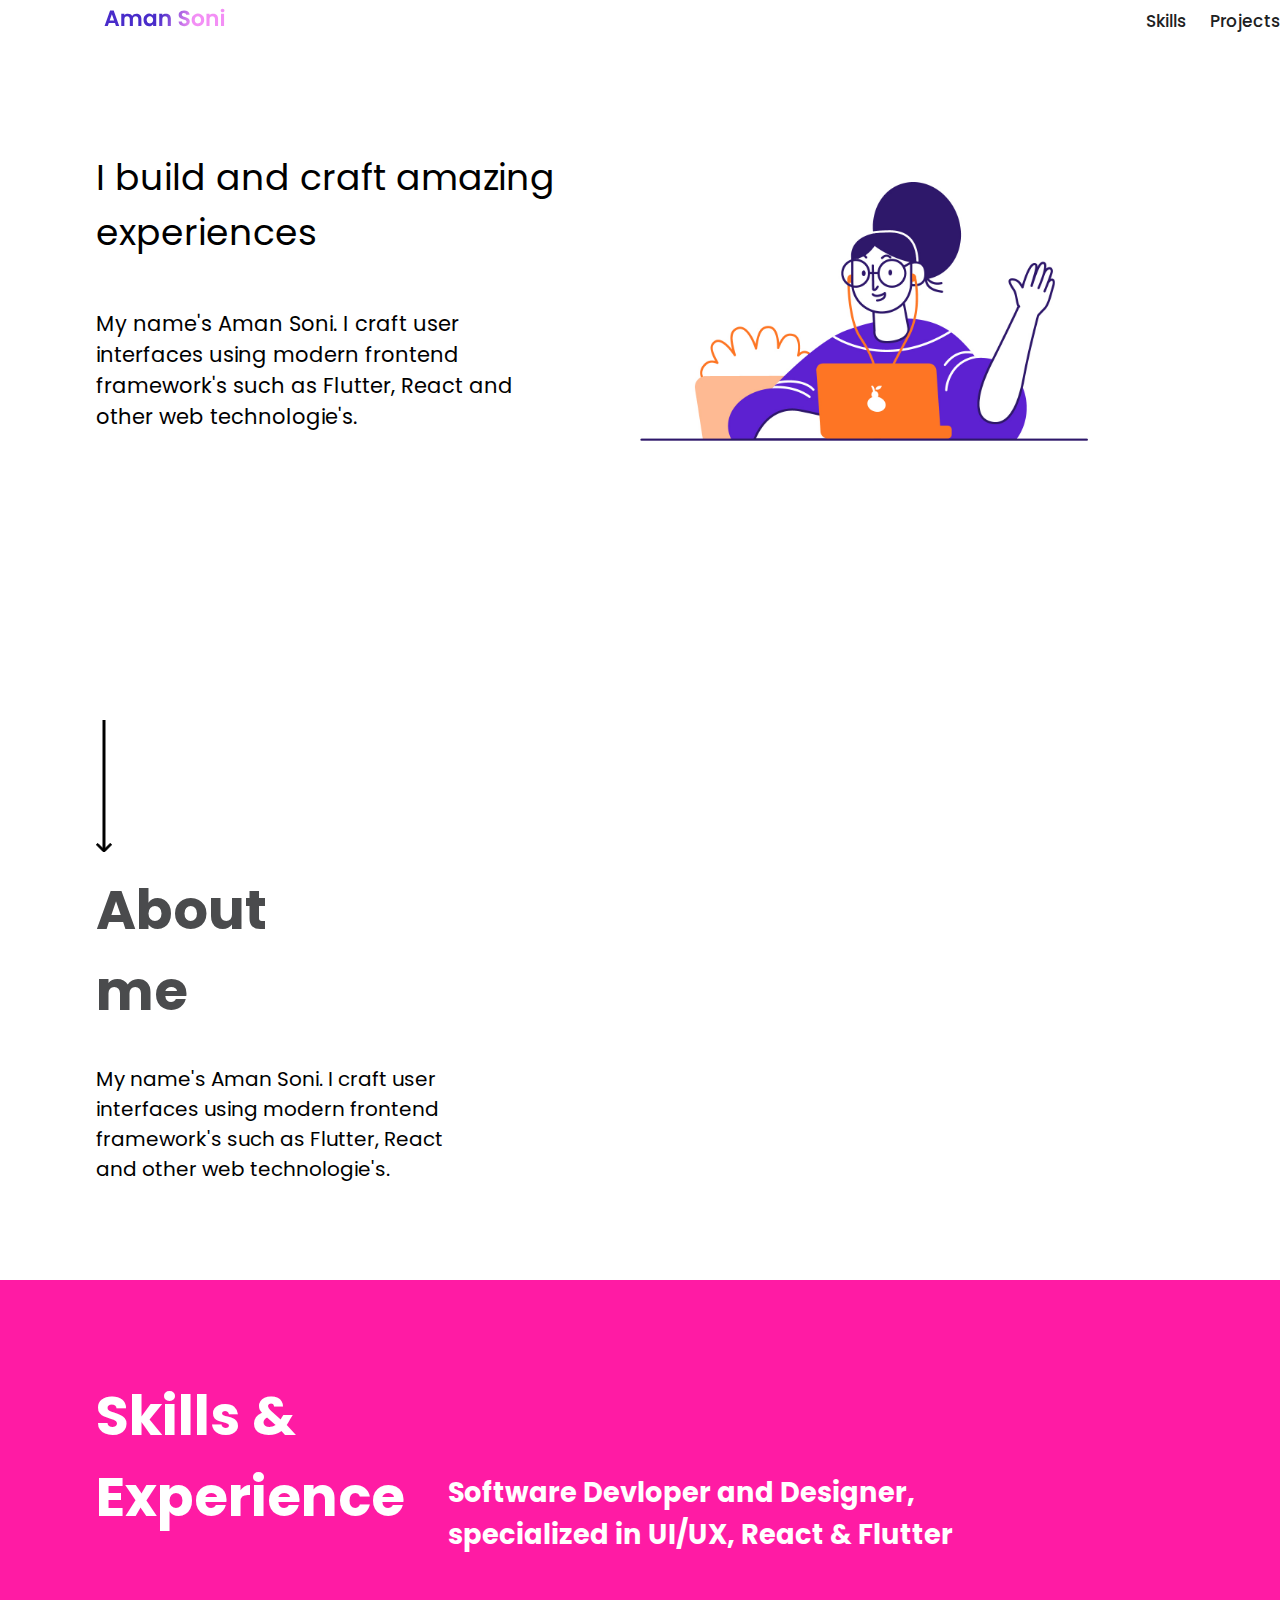
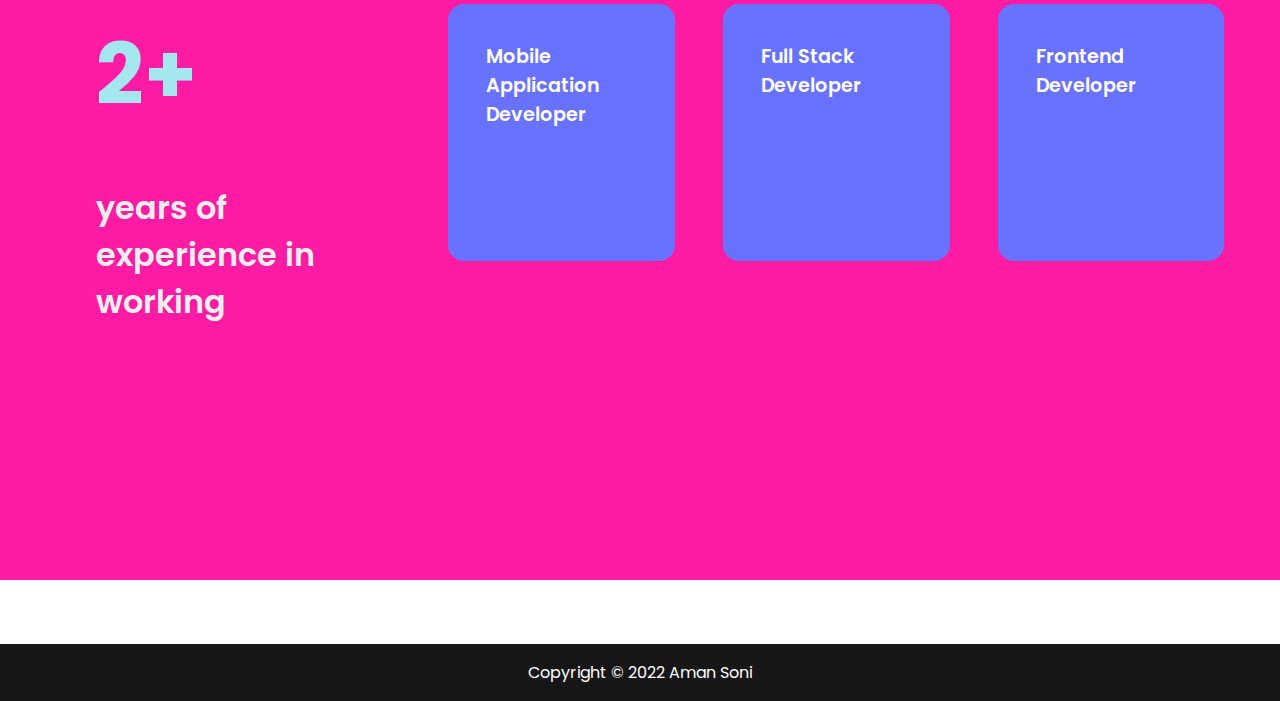
==== index.html @ 5ecdb18a "Hero Section done, skills on going" ====
<!DOCTYPE html>
<html lang="en">
  <head>
    <meta charset="UTF-8" />
    <meta http-equiv="X-UA-Compatible" content="IE=edge" />
    <meta name="viewport" content="width=device-width, initial-scale=1.0" />
    <link rel="stylesheet" href="style.css" />
    <title>Aman Soni Portfolio</title>
  </head>
  <body>
    <!-- !Wrapper of the complete structure -->
    <div class="wrapper">
      <!-- !Header Section -->
      <header>
        <nav class="nav-bar">
          <div class="head-img">
            <img src="./images/AmanSoni.svg" alt="" />
          </div>
          <ul>
            <li><a href="/#skills">Skills</a></li>
            <li><a href="/intro.html">Projects</a></li>
            <li><a href="/contact.html">Contact</a></li>
          </ul>
        </nav>
      </header>

      <!-- ! Hero Section -->
      <section id="hero-sect">
        <!-- ! Dev Text -->
        <div class="devInfo">
          <!-- ! About text -->
          <div class="about">
            I build and craft amazing experiences
          </div>

          <!-- !Long text -->
          <div class="moreAbout">
            My name's Aman Soni. I craft user interfaces using modern frontend
            framework's such as Flutter, React and other web technologie's.
          </div>

          <!-- !social list -->
          <!-- <div class="social-account">
            <li>
              <a href="">
                <img
                  src="https://cdn2.iconfinder.com/data/icons/social-icons-circular-black/512/linkedin-512.png"
                  alt="LinkedIn"
                  width="40"
                />
              </a>
            </li>
            <li>
              <a href="">
                <img
                  src="https://icon-library.com/images/instagram-icon-new/instagram-icon-new-5.jpg"
                  alt="Instagram"
                  width="40"
                />
              </a>
            </li>
            <li>
              <a href="">
                <img
                  src="https://icons-for-free.com/iconfiles/png/512/github+icon-1320168274457504277.png"
                  alt="GitHub"
                  width="40"
                />
              </a>
            </li>
            <li>
              <a href="">
                <img
                  src="[data-uri]"
                  alt="Twitter"
                  width="40"
                />
              </a>
            </li>
          </div> -->

          <svg
            class="down-arrow"
            viewBox="0 0 16 132"
            fill="none"
            xmlns="http://www.w3.org/2000/svg"
          >
            <path
              d="M7.29289 131.707C7.68341 132.098 8.31658 132.098 8.7071 131.707L15.0711 125.343C15.4616 124.953 15.4616 124.319 15.0711 123.929C14.6805 123.538 14.0474 123.538 13.6568 123.929L7.99999 129.586L2.34314 123.929C1.95262 123.538 1.31945 123.538 0.928927 123.929C0.538402 124.319 0.538402 124.953 0.928927 125.343L7.29289 131.707ZM7 -4.37114e-08L6.99999 131L8.99999 131L9 4.37114e-08L7 -4.37114e-08Z"
              fill="black"
            />
          </svg>
        </div>

        <!-- !Dev Pic -->
        <div class="devPic">
          <img src="solid.jpg" alt="" />
        </div>
      </section>

      <!-- !About Section -->
      <section id="aboutSect">
        <div class="about-text">
          <h1>About me</h1>
        </div>
        <div class="description">
          My name's Aman Soni. I craft user interfaces using modern frontend
          framework's such as Flutter, React and other web technologie's.
        </div>
      </section>

      <!-- !Skills Section -->
      <section id="skills">
        <div class="skills-left">
          <h1>Skills & Experience</h1>
          <h1 class="two">
            2+
          </h1>
          <h3 class="text-">
            years of experience in working
          </h3>
        </div>
        <div class="skills-right">
          <h3 class="text">
            Software Devloper and Designer, specialized in UI/UX, React &
            Flutter
          </h3>

          <div class="two-grids">
            <div class="grid-one">
              <i></i>
              <h1 class="g-title">Mobile Application Developer</h1>
              <!-- Discover more row -->
              <div class="rowg1">
                <h6></h6>
                <i></i>
              </div>
            </div>

            <div class="grid-two">
              <i></i>
              <h1 class="g-title">Full Stack Developer</h1>
              <!-- Discover more row -->
              <div class="rowg1">
                <h6></h6>
                <i></i>
              </div>
            </div>

            <div class="grid-one">
              <i></i>
              <h1 class="g-title">Frontend Developer</h1>
              <!-- Discover more row -->
              <div class="rowg1">
                <h6></h6>
                <i></i>
              </div>
            </div>
          </div>
        </div>
      </section>

      <!-- !Footer Section -->
      <footer>
        Copyright &copy; 2022 Aman Soni
      </footer>
    </div>
  </body>
</html>
---- style.css ----
@import url('https://fonts.googleapis.com/css2?family=Poppins:ital,wght@0,100;0,200;0,300;0,400;0,500;0,600;0,700;0,800;0,900;1,100;1,200;1,300;1,400;1,500;1,600;1,700;1,800;1,900&display=swap');
@import url('https://fonts.googleapis.com/css2?family=Inconsolata:wght@400;500&display=swap');

* {
  margin: 0;
  padding: 0;
}

/*! Header */
header {
  width: 100%;
  height: 6vh;
  align-items: center;
  text-align: center;
}

.head-img {
  padding: 0.5rem;
}

nav {
  margin-left: 6rem;
  display: flex;
  width: 85rem;
  height: 6vh;
  justify-content: space-between;
  background: rgb(255, 255, 255);
  text-align: center;
}

nav ul {
  padding: 0.5rem;
  margin-right: 6rem;
  width: 16vw;
  height: 1.3rem;
  list-style: none;
  display: flex;
  align-items: right;
  text-align: center;
  justify-content: center;
}

nav ul li {
  display: flex;
  margin-left: 1.5rem;
  font-size: 17px;
  font-family: 'Poppins', sans-serif;
  font-weight: 500;
  color: #fff;
  cursor: pointer;
  text-align: center;
}

nav ul li a {
  text-decoration: none;
  color: rgb(32, 33, 34);
  text-align: center;
}

nav ul li a:hover {
  color: #45a0f5;
}

nav head-img {
  width: 10vw;
  height: 6vh;
  margin-left: 1.5rem;
  margin-right: 1.5rem;
}

/*! Hero Section */
#hero-sect {
  height: 80vh;
  width: 90vw;
  display: flex;
  justify-content: space-between;
}

.down-arrow {
  stroke: black;
  position: absolute;
  margin-left: 6rem;
  margin-top: 6rem;
  bottom: 3em;
  width: 1em;
  animation: moveArrow 1s alternate-reverse infinite;
}

.down-arrow path {
  fill: black;
}

.devPic {
  height: 68vh;
  margin-right: 6rem;
  margin-top: 8rem;
}

.devPic img {
  width: 35vw;
}

.devInfo {
  margin-top: 6rem;
  display: flex;
  flex-direction: column;
}

.about {
  margin-left: 6rem;
  width: 40vw;
  font-size: 2.25rem;
  font-family: Poppins;
}

.moreAbout {
  width: 35vw;
  margin-top: 48px;
  margin-right: 6rem;
  margin-left: 6rem;
  font-size: 21px;
  font-family: Poppins;
  line-clamp: 3;
}

.social-account {
  margin-left: 6rem;
  margin-top: 66px;
  list-style: none;
  display: flex;
}

.social-account li {
  margin-right: 1rem;
}

/*? About Section */

#aboutSection {
  display: flex;
}

.about-text {
  margin-top: 6rem;
  margin-left: 6rem;
  width: 20vw;
  font-size: 1.7rem;
  font-family: Poppins;
  color: #4a4b4d;
}

.description {
  margin-top: 2rem;
  margin-left: 6rem;
  width: 30vw;
  font-size: 1.25rem;
  font-family: Poppins;
}

/** Skills Section */
#skills {
  display: flex;
  height: 100vh;
  margin-bottom: 4rem;
  margin-top: 6rem;
  background-color: #ff1ba4;
  color: white;
}

.skills-left {
  margin-top: 6rem;
  margin-left: 6rem;
  width: 20vw;
  font-size: 1.7rem;
  font-family: Poppins;
  /* color: #4a4b4d; */
  color: white;
  display: flex;
  flex-direction: column;
}

.two {
  margin-top: 4.6rem;
  margin-bottom: 3rem;
  width: 30vw;
  font-size: 5.25rem;
  font-family: Poppins;
  color: #a5e6ef;
}

.skills-right {
  margin-top: 6rem;
  margin-left: 3rem;
  width: 50vw;
  font-size: 1.2rem;
  font-family: Poppins;
}

.text {
  margin-top: 6rem;
  margin-bottom: 3rem;
  margin-left: 3rem;
  font-size: 1.7rem;
  font-family: Poppins;
  color: white;
}

.text- {
  font-weight: 600;
  color: rgb(241, 238, 238);
}

.two-grids {
  display: flex;
  width: 60vw;
}

.grid-one {
  z-index: 1;
  border-radius: 1rem;
  background-color: #6872ff;
  color: white;
  width: 150px;
  height: 180px;
  padding: 2em;
  margin-left: 3rem;
  /* margin-top: 6rem; */
}

.grid-two {
  z-index: 1;
  border-radius: 1rem;
  background-color: #6872ff;
  color: white;
  width: 150px;
  height: 180px;
  padding: 2em;
  margin-left: 3rem;
}

.g-title {
  width: 150px;
  font-size: 1.2rem;
  font-family: Poppins;
  font-weight: 600;
}

/** Footer */
footer {
  padding-top: 1rem;
  padding-bottom: 1rem;
  width: 100%;
  text-align: center;
  font-family: Poppins;
  position: relative;
  color: white;
  background-color: #161616;
}

@-webkit-keyframes moveArrow {
  from {
    -webkit-transform: translateY(-30px);
    transform: translateY(-30px);
  }
  to {
    -webkit-transform: translateY(0);
    transform: translateY(0);
  }
}

@keyframes moveArrow {
  from {
    -webkit-transform: translateY(-30px);
    transform: translateY(-30px);
  }
  to {
    -webkit-transform: translateY(0);
    transform: translateY(0);
  }
}

@-webkit-keyframes moveDown {
  from {
    -webkit-transform: translateY(-100px);
    transform: translateY(-100px);
  }
  to {
    -webkit-transform: translateY(0);
    transform: translateY(0);
    opacity: 1;
  }
}

@keyframes moveDown {
  from {
    -webkit-transform: translateY(-100px);
    transform: translateY(-100px);
  }
  to {
    -webkit-transform: translateY(0);
    transform: translateY(0);
    opacity: 1;
  }
}
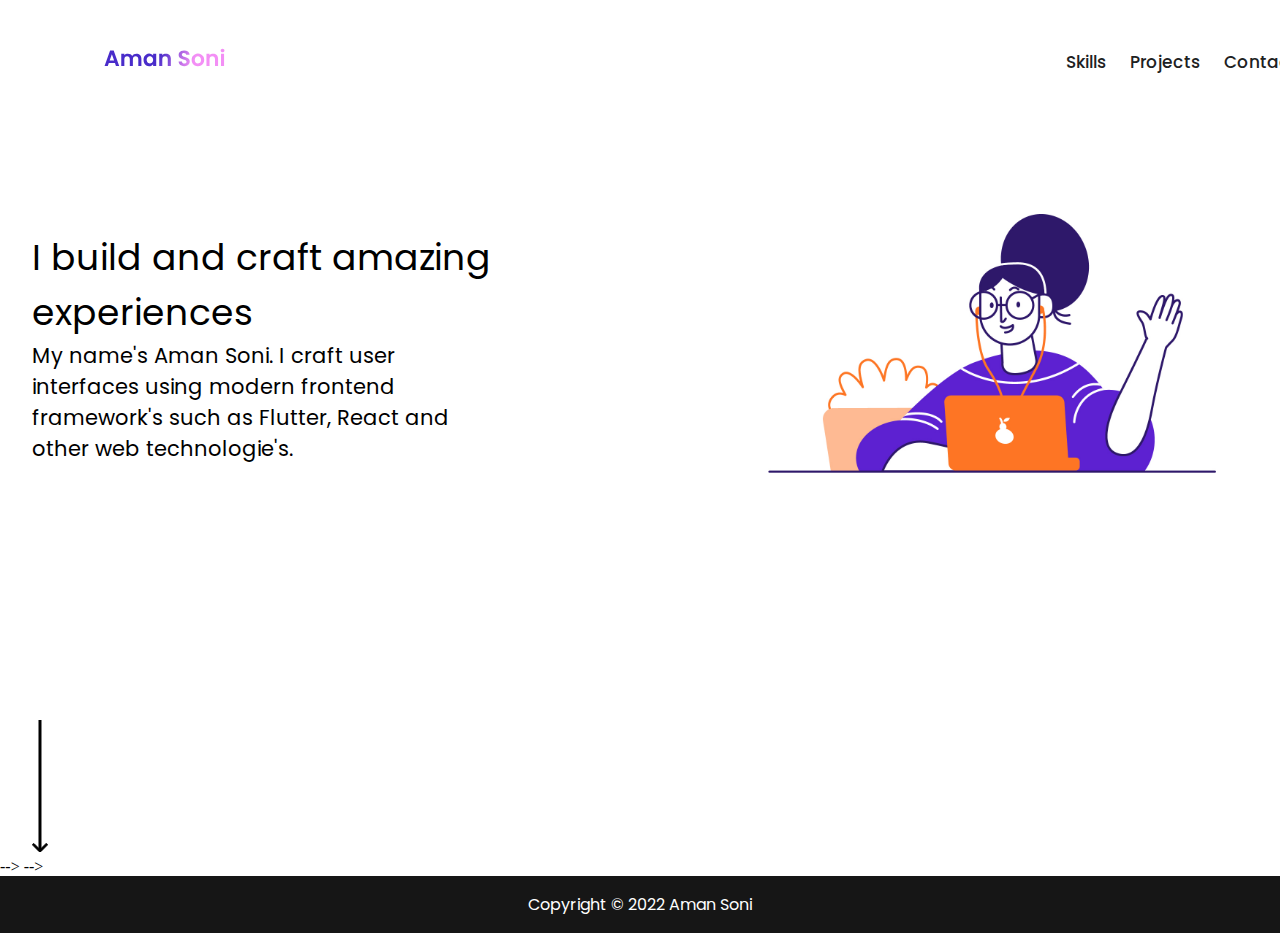
==== commit 5998cb5f: "portfolio landing page" ====
--- a/index.html
+++ b/index.html
@@ -11,7 +11,7 @@
     <!-- !Wrapper of the complete structure -->
     <div class="wrapper">
       <!-- !Header Section -->
-      <header>
+      <header class="head">
         <nav class="nav-bar">
           <div class="head-img">
             <img src="./images/AmanSoni.svg" alt="" />
@@ -29,9 +29,7 @@
         <!-- ! Dev Text -->
         <div class="devInfo">
           <!-- ! About text -->
-          <div class="about">
-            I build and craft amazing experiences
-          </div>
+          <div class="about">I build and craft amazing experiences</div>
 
           <!-- !Long text -->
           <div class="moreAbout">
@@ -99,26 +97,25 @@
       </section>
 
       <!-- !About Section -->
-      <section id="aboutSect">
-        <div class="about-text">
-          <h1>About me</h1>
+      <!-- <section id="aboutSect">
+        <div class="about-col1">
+          <div class="about-text">
+            <h1>About me</h1>
+          </div>
+          <div class="description">
+            My name's Aman Soni. I craft user interfaces using modern frontend
+            framework's such as Flutter, React and other web technologie's.
+          </div>
         </div>
-        <div class="description">
-          My name's Aman Soni. I craft user interfaces using modern frontend
-          framework's such as Flutter, React and other web technologie's.
-        </div>
-      </section>
+        <img src="" class="about-img" />
+      </section> -->
 
       <!-- !Skills Section -->
-      <section id="skills">
+      <!-- <section id="skills">
         <div class="skills-left">
           <h1>Skills & Experience</h1>
-          <h1 class="two">
-            2+
-          </h1>
-          <h3 class="text-">
-            years of experience in working
-          </h3>
+          <h1 class="two">2+</h1>
+          <h3 class="text-">years of experience in working</h3>
         </div>
         <div class="skills-right">
           <h3 class="text">
@@ -131,7 +128,7 @@
               <i></i>
               <h1 class="g-title">Mobile Application Developer</h1>
               <!-- Discover more row -->
-              <div class="rowg1">
+              <!-- <div class="rowg1">
                 <h6></h6>
                 <i></i>
               </div>
@@ -141,7 +138,7 @@
               <i></i>
               <h1 class="g-title">Full Stack Developer</h1>
               <!-- Discover more row -->
-              <div class="rowg1">
+              <!-- <div class="rowg1">
                 <h6></h6>
                 <i></i>
               </div>
@@ -150,20 +147,18 @@
             <div class="grid-one">
               <i></i>
               <h1 class="g-title">Frontend Developer</h1>
-              <!-- Discover more row -->
-              <div class="rowg1">
+              Discover more row -->
+              <!-- <div class="rowg1">
                 <h6></h6>
                 <i></i>
               </div>
             </div>
           </div>
-        </div>
-      </section>
+        </div> --> -->
+      </section> -->
 
       <!-- !Footer Section -->
-      <footer>
-        Copyright &copy; 2022 Aman Soni
-      </footer>
+      <footer>Copyright &copy; 2022 Aman Soni</footer>
     </div>
   </body>
 </html>
--- a/style.css
+++ b/style.css
@@ -14,11 +14,16 @@
   text-align: center;
 }
 
+.head {
+  padding-top: 8;
+}
+
 .head-img {
   padding: 0.5rem;
 }
 
 nav {
+  padding-top: 2rem;
   margin-left: 6rem;
   display: flex;
   width: 85rem;
@@ -26,6 +31,32 @@
   justify-content: space-between;
   background: rgb(255, 255, 255);
   text-align: center;
+  align-items: center;
+  max-width: 80rem;
+}
+
+@media screen and (max-width: 48rem) {
+  nav {
+    margin-left: 0;
+    width: 100%;
+    max-width: 80rem;
+  }  
+}
+
+@media screen and (max-width: 56rem) {
+  nav {
+    margin-left: 0;
+    width: 100%;
+    max-width: 80rem;
+  }  
+}
+
+@media screen and (max-width: 24rem) {
+  nav {
+    margin-left: 0;
+    width: 100%;
+    max-width: 80rem;
+  }  
 }
 
 nav ul {
@@ -70,17 +101,25 @@
 
 /*! Hero Section */
 #hero-sect {
-  height: 80vh;
-  width: 90vw;
-  display: flex;
+  height: full;
+  width: 80rem;
+  margin-left: auto;
+  margin-right: auto;
+  display: flex;
+  max-width: 80rem;
+  padding: 2rem;
+  margin-top: 4rem;
+  /* margin-left: auto; */
+  
+  text-align: left;
   justify-content: space-between;
 }
 
 .down-arrow {
   stroke: black;
   position: absolute;
-  margin-left: 6rem;
-  margin-top: 6rem;
+  /* margin-left: 6rem; */
+  /* margin: 6rem; */
   bottom: 3em;
   width: 1em;
   animation: moveArrow 1s alternate-reverse infinite;
@@ -93,7 +132,7 @@
 .devPic {
   height: 68vh;
   margin-right: 6rem;
-  margin-top: 8rem;
+  margin-top: 4rem;
 }
 
 .devPic img {
@@ -101,13 +140,13 @@
 }
 
 .devInfo {
-  margin-top: 6rem;
+  /* margin-top: 6rem; */
   display: flex;
   flex-direction: column;
 }
 
 .about {
-  margin-left: 6rem;
+  margin-top: 5rem;
   width: 40vw;
   font-size: 2.25rem;
   font-family: Poppins;
@@ -115,9 +154,6 @@
 
 .moreAbout {
   width: 35vw;
-  margin-top: 48px;
-  margin-right: 6rem;
-  margin-left: 6rem;
   font-size: 21px;
   font-family: Poppins;
   line-clamp: 3;
@@ -164,7 +200,7 @@
   margin-bottom: 4rem;
   margin-top: 6rem;
   background-color: #ff1ba4;
-  color: white;
+  color: rgb(85, 8, 8);
 }
 
 .skills-left {
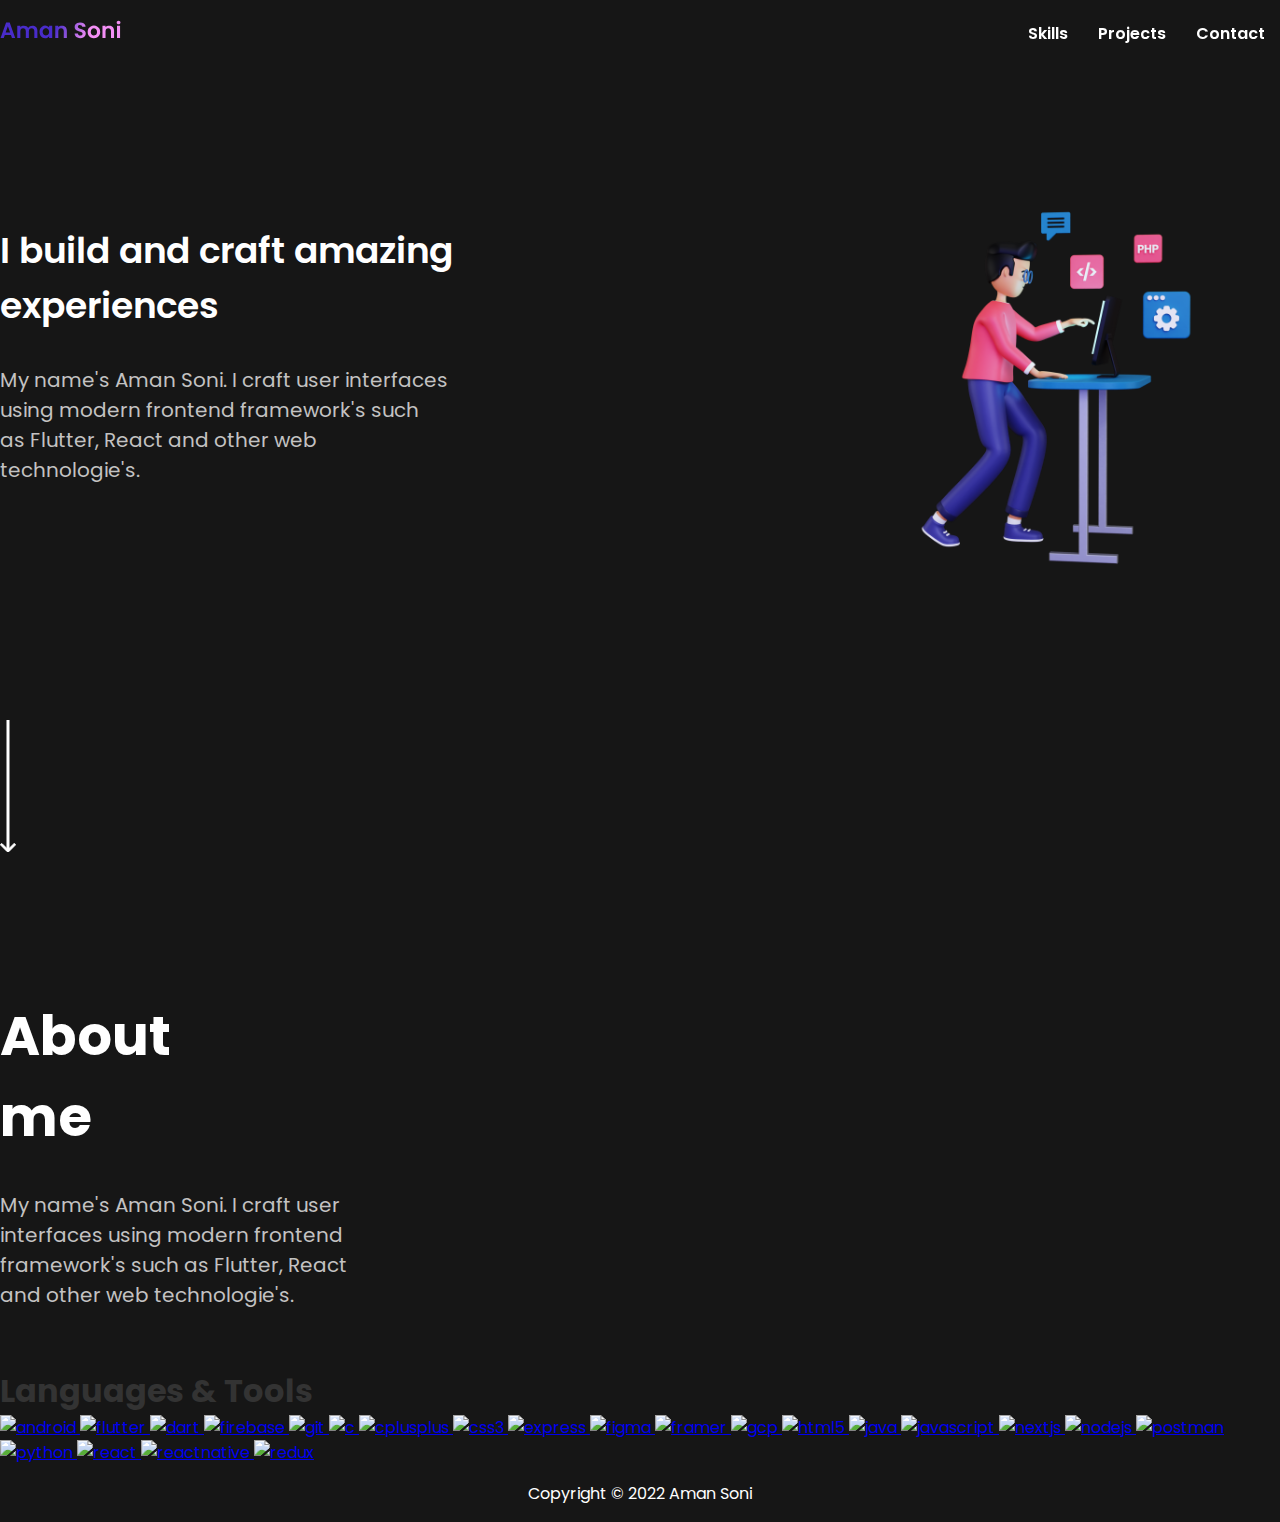
==== commit d249e981: "picture changed" ====
--- a/index.html
+++ b/index.html
@@ -10,94 +10,81 @@
   <body>
     <!-- !Wrapper of the complete structure -->
     <div class="wrapper">
-      <!-- !Header Section -->
-      <header class="head">
-        <nav class="nav-bar">
+      <!-- !Navbar Section -->
+      <nav class="nav">
+        <div class="container">
           <div class="head-img">
             <img src="./images/AmanSoni.svg" alt="" />
           </div>
+
+          
+          <!-- <label class='menu-button-container' for="menu-toggle">
+            <div class='menu-button'>
+              <svg
+              xmlns="http://www.w3.org/2000/svg"
+              width="24"
+              height="24"
+              viewBox="0 0 24 24"
+              fill="black"
+              stroke="#fff"
+              stroke-width="2"
+              stroke-linecap="round"
+              stroke-linejoin="round"
+              class="feather feather-menu"
+            >
+              <line x1="3" y1="12" x2="21" y2="12"></line>
+              <line x1="3" y1="6" x2="21" y2="6"></line>
+              <line x1="3" y1="18" x2="21" y2="18"></line>
+            </svg>
+            </div>
+          </label> -->
+
           <ul>
             <li><a href="/#skills">Skills</a></li>
             <li><a href="/intro.html">Projects</a></li>
             <li><a href="/contact.html">Contact</a></li>
           </ul>
-        </nav>
-      </header>
-
+          <!-- drawer svg -->
+          
+      </nav>
+     
       <!-- ! Hero Section -->
       <section id="hero-sect">
-        <!-- ! Dev Text -->
-        <div class="devInfo">
-          <!-- ! About text -->
-          <div class="about">I build and craft amazing experiences</div>
-
-          <!-- !Long text -->
-          <div class="moreAbout">
-            My name's Aman Soni. I craft user interfaces using modern frontend
-            framework's such as Flutter, React and other web technologie's.
-          </div>
-
-          <!-- !social list -->
-          <!-- <div class="social-account">
-            <li>
-              <a href="">
-                <img
-                  src="https://cdn2.iconfinder.com/data/icons/social-icons-circular-black/512/linkedin-512.png"
-                  alt="LinkedIn"
-                  width="40"
-                />
-              </a>
-            </li>
-            <li>
-              <a href="">
-                <img
-                  src="https://icon-library.com/images/instagram-icon-new/instagram-icon-new-5.jpg"
-                  alt="Instagram"
-                  width="40"
-                />
-              </a>
-            </li>
-            <li>
-              <a href="">
-                <img
-                  src="https://icons-for-free.com/iconfiles/png/512/github+icon-1320168274457504277.png"
-                  alt="GitHub"
-                  width="40"
-                />
-              </a>
-            </li>
-            <li>
-              <a href="">
-                <img
-                  src="[data-uri]"
-                  alt="Twitter"
-                  width="40"
-                />
-              </a>
-            </li>
-          </div> -->
-
-          <svg
-            class="down-arrow"
-            viewBox="0 0 16 132"
-            fill="none"
-            xmlns="http://www.w3.org/2000/svg"
-          >
-            <path
-              d="M7.29289 131.707C7.68341 132.098 8.31658 132.098 8.7071 131.707L15.0711 125.343C15.4616 124.953 15.4616 124.319 15.0711 123.929C14.6805 123.538 14.0474 123.538 13.6568 123.929L7.99999 129.586L2.34314 123.929C1.95262 123.538 1.31945 123.538 0.928927 123.929C0.538402 124.319 0.538402 124.953 0.928927 125.343L7.29289 131.707ZM7 -4.37114e-08L6.99999 131L8.99999 131L9 4.37114e-08L7 -4.37114e-08Z"
-              fill="black"
-            />
-          </svg>
-        </div>
-
-        <!-- !Dev Pic -->
-        <div class="devPic">
-          <img src="solid.jpg" alt="" />
+        <div class="hero">
+          <!-- ! Dev Text -->
+          <div class="devInfo">
+            <!-- ! About text -->
+            <div class="about">I build and craft amazing experiences</div>
+
+            <!-- !Long text -->
+            <div class="moreAbout">
+              My name's Aman Soni. I craft user interfaces using modern frontend
+              framework's such as Flutter, React and other web technologie's.
+            </div>
+
+            <!-- !social list -->
+            <svg
+              class="down-arrow"
+              viewBox="0 0 16 132"
+              fill="none"
+              xmlns="http://www.w3.org/2000/svg"
+            >
+              <path
+                d="M7.29289 131.707C7.68341 132.098 8.31658 132.098 8.7071 131.707L15.0711 125.343C15.4616 124.953 15.4616 124.319 15.0711 123.929C14.6805 123.538 14.0474 123.538 13.6568 123.929L7.99999 129.586L2.34314 123.929C1.95262 123.538 1.31945 123.538 0.928927 123.929C0.538402 124.319 0.538402 124.953 0.928927 125.343L7.29289 131.707ZM7 -4.37114e-08L6.99999 131L8.99999 131L9 4.37114e-08L7 -4.37114e-08Z"
+                fill="black"
+              />
+            </svg>
+          </div>
+
+          <!-- !Dev Pic -->
+          <div class="devPic">
+            <img src="solid2.webp" alt="" />
+          </div>
         </div>
       </section>
 
       <!-- !About Section -->
-      <!-- <section id="aboutSect">
+      <section id="aboutSect">
         <div class="about-col1">
           <div class="about-text">
             <h1>About me</h1>
@@ -108,54 +95,227 @@
           </div>
         </div>
         <img src="" class="about-img" />
-      </section> -->
-
-      <!-- !Skills Section -->
-      <!-- <section id="skills">
-        <div class="skills-left">
-          <h1>Skills & Experience</h1>
-          <h1 class="two">2+</h1>
-          <h3 class="text-">years of experience in working</h3>
+      </section>
+
+      <!-- !Misc Skills Section -->
+      <section id="misc-skills">
+        <div className="flex flex-col items-center justify-between p-8 mx-auto my-8 max-w-7xl">
+          <div className="misc-skills-text">
+            <h1>Languages & Tools</h1>
+          </div>
+          <div className="grid grid-cols-6 gap-4 mt-12 xl:flex xl:gap-1">
+            <a href="https://developer.android.com" target="_blank">
+              <img
+                src="https://www.svgrepo.com/show/217740/android.svg"
+                alt="android"
+                width="40"
+                height="40"
+              />
+            </a>
+            <a href="https://flutter.dev" target="_blank">
+              <img
+                src="https://www.vectorlogo.zone/logos/flutterio/flutterio-icon.svg"
+                alt="flutter"
+                width="40"
+                height="40"
+              />
+            </a>
+            <a href="https://dart.dev" target="_blank">
+              <img
+                src="https://www.vectorlogo.zone/logos/dartlang/dartlang-icon.svg"
+                alt="dart"
+                width="40"
+                height="40"
+              />
+            </a>
+            <a href="https://firebase.google.com/" target="_blank">
+              <img
+                src="https://www.vectorlogo.zone/logos/firebase/firebase-icon.svg"
+                alt="firebase"
+                width="40"
+                height="40"
+              />
+            </a>
+            <a href="https://git-scm.com/" target="_blank">
+              <img
+                src="https://www.vectorlogo.zone/logos/git-scm/git-scm-icon.svg"
+                alt="git"
+                width="40"
+                height="40"
+              />
+            </a>
+            <a
+              href="https://www.cprogramming.com/"
+              target="_blank"
+              rel="noreferrer"
+            >
+              
+              <img
+                src="https://raw.githubusercontent.com/devicons/devicon/master/icons/c/c-original.svg"
+                alt="c"
+                width="40"
+                height="40"
+              />
+            </a>
+            <a
+              href="https://www.w3schools.com/cpp/"
+              target="_blank"
+              rel="noreferrer"
+            >
+              
+              <img
+                src="https://raw.githubusercontent.com/devicons/devicon/master/icons/cplusplus/cplusplus-original.svg"
+                alt="cplusplus"
+                width="40"
+                height="40"
+              />
+            </a>
+            <a
+              href="https://www.w3schools.com/css/"
+              target="_blank"
+              rel="noreferrer"
+            >
+              
+              <img
+                src="https://raw.githubusercontent.com/devicons/devicon/master/icons/css3/css3-original-wordmark.svg"
+                alt="css3"
+                width="40"
+                height="40"
+              />
+            </a>
+            <a href="https://expressjs.com" target="_blank" rel="noreferrer">
+              
+              <img
+                src="https://raw.githubusercontent.com/devicons/devicon/master/icons/express/express-original-wordmark.svg"
+                alt="express"
+                width="40"
+                height="40"
+              />
+            </a>
+            <a href="https://www.figma.com/" target="_blank" rel="noreferrer">
+              
+              <img
+                src="https://www.vectorlogo.zone/logos/figma/figma-icon.svg"
+                alt="figma"
+                width="40"
+                height="40"
+              />
+            </a>
+            <a href="https://www.framer.com/" target="_blank" rel="noreferrer">
+              
+              <img
+                src="https://www.vectorlogo.zone/logos/framer/framer-icon.svg"
+                alt="framer"
+                width="40"
+                height="40"
+              />
+            </a>
+            <a href="https://cloud.google.com" target="_blank" rel="noreferrer">
+              
+              <img
+                src="https://www.vectorlogo.zone/logos/google_cloud/google_cloud-icon.svg"
+                alt="gcp"
+                width="40"
+                height="40"
+              />
+            </a>
+            <a href="https://www.w3.org/html/" target="_blank" rel="noreferrer">
+              
+              <img
+                src="https://raw.githubusercontent.com/devicons/devicon/master/icons/html5/html5-original-wordmark.svg"
+                alt="html5"
+                width="40"
+                height="40"
+              />
+            </a>
+            <a href="https://www.java.com" target="_blank" rel="noreferrer">
+              
+              <img
+                src="https://raw.githubusercontent.com/devicons/devicon/master/icons/java/java-original.svg"
+                alt="java"
+                width="40"
+                height="40"
+              />
+            </a>
+            <a
+              href="https://developer.mozilla.org/en-US/docs/Web/JavaScript"
+              target="_blank"
+              rel="noreferrer"
+            >
+              
+              <img
+                src="https://raw.githubusercontent.com/devicons/devicon/master/icons/javascript/javascript-original.svg"
+                alt="javascript"
+                width="40"
+                height="40"
+              />
+            </a>
+            <a href="https://nextjs.org/" target="_blank" rel="noreferrer">
+              
+              <img
+                src="https://cdn.worldvectorlogo.com/logos/nextjs-2.svg"
+                alt="nextjs"
+                width="40"
+                height="40"
+              />
+            </a>
+            <a href="https://nodejs.org" target="_blank" rel="noreferrer">
+              
+              <img
+                src="https://raw.githubusercontent.com/devicons/devicon/master/icons/nodejs/nodejs-original-wordmark.svg"
+                alt="nodejs"
+                width="40"
+                height="40"
+              />
+            </a>
+            <a href="https://postman.com" target="_blank" rel="noreferrer">
+              
+              <img
+                src="https://www.vectorlogo.zone/logos/getpostman/getpostman-icon.svg"
+                alt="postman"
+                width="40"
+                height="40"
+              />
+            </a>
+            <a href="https://www.python.org" target="_blank" rel="noreferrer">
+              
+              <img
+                src="https://raw.githubusercontent.com/devicons/devicon/master/icons/python/python-original.svg"
+                alt="python"
+                width="40"
+                height="40"
+              />
+            </a>
+            <a href="https://reactjs.org/" target="_blank" rel="noreferrer">
+              
+              <img
+                src="https://raw.githubusercontent.com/devicons/devicon/master/icons/react/react-original-wordmark.svg"
+                alt="react"
+                width="40"
+                height="40"
+              />
+            </a>
+            <a href="https://reactnative.dev/" target="_blank" rel="noreferrer">
+              
+              <img
+                src="https://reactnative.dev/img/header_logo.svg"
+                alt="reactnative"
+                width="40"
+                height="40"
+              />
+            </a>
+            <a href="https://redux.js.org" target="_blank" rel="noreferrer">
+              
+              <img
+                src="https://raw.githubusercontent.com/devicons/devicon/master/icons/redux/redux-original.svg"
+                alt="redux"
+                width="40"
+                height="40"
+              />
+            </a>
+          </div>
         </div>
-        <div class="skills-right">
-          <h3 class="text">
-            Software Devloper and Designer, specialized in UI/UX, React &
-            Flutter
-          </h3>
-
-          <div class="two-grids">
-            <div class="grid-one">
-              <i></i>
-              <h1 class="g-title">Mobile Application Developer</h1>
-              <!-- Discover more row -->
-              <!-- <div class="rowg1">
-                <h6></h6>
-                <i></i>
-              </div>
-            </div>
-
-            <div class="grid-two">
-              <i></i>
-              <h1 class="g-title">Full Stack Developer</h1>
-              <!-- Discover more row -->
-              <!-- <div class="rowg1">
-                <h6></h6>
-                <i></i>
-              </div>
-            </div>
-
-            <div class="grid-one">
-              <i></i>
-              <h1 class="g-title">Frontend Developer</h1>
-              Discover more row -->
-              <!-- <div class="rowg1">
-                <h6></h6>
-                <i></i>
-              </div>
-            </div>
-          </div>
-        </div> --> -->
-      </section> -->
+      </section>
 
       <!-- !Footer Section -->
       <footer>Copyright &copy; 2022 Aman Soni</footer>
--- a/style.css
+++ b/style.css
@@ -4,158 +4,195 @@
 * {
   margin: 0;
   padding: 0;
-}
-
-/*! Header */
-header {
-  width: 100%;
-  height: 6vh;
+  box-sizing: border-box;
+}
+
+:root {
+  --background-color: #161616;
+  --heading-color: #fff;
+  --text-color: rgb(230, 230, 230);
+  --text-color2: rgb(195, 194, 194);
+}
+
+body {
+  font-family: 'Poppins', sans-serif;
+  max-width: 80rem;
+  font-size: 1rem;
+  margin: 0 auto;
+  color: #333;
+  background: var(--background-color);
   align-items: center;
+  justify-content: center;
+}
+
+/*! Nav Bar*/
+.nav {
+  left: 0;
+  right: 0;
+  top: 0;
+  position: fixed;
+  justify-content: space-between;
+  background-color: transparent;
+  align-items: center;
+  transition: all 0.3s ease-in-out;
+  -webkit-backdrop-filter: blur(1px);
+  backdrop-filter: blur(1px);
+
+}
+
+.nav .container {
+  	align-items: center;
+    width: 80rem;
+    margin: 0 auto;
+  	display: flex;
+    -webkit-backdrop-filter: blur(8px);
+    backdrop-filter: blur(8px);
+  	justify-content: space-between;
+  	padding: 1.25rem 0;
+  	transition: all 0.3s ease-in-out;
+}
+
+.nav ul {
+  	align-items: center;
+  	display: flex;
+  	justify-content: center;
+  	list-style-type: none;
+}
+
+.nav a {
+  	color: var(--heading-color);
+  	padding: 7px 15px;
+  	text-decoration: none;
+  	transition: all 0.3s ease-in-out;
+}
+
+.nav ul li a {
+  text-decoration: none;
+  color: var(--heading-color);
   text-align: center;
-}
-
-.head {
-  padding-top: 8;
-}
-
-.head-img {
-  padding: 0.5rem;
-}
-
-nav {
-  padding-top: 2rem;
-  margin-left: 6rem;
-  display: flex;
-  width: 85rem;
-  height: 6vh;
-  justify-content: space-between;
-  background: rgb(255, 255, 255);
-  text-align: center;
-  align-items: center;
-  max-width: 80rem;
+  font-weight: 600;
+}
+
+.nav ul li a:hover {
+  color: #45a0f5;
+}
+
+.nav.active a {
+  	color: #000000;
+}
+
+.nav.active .container {
+  padding: 10px 0;
+}
+
+.nav a.current,
+.nav a:hover {
+  color: #c0392b;
+  font-weight: bold;
 }
 
 @media screen and (max-width: 48rem) {
   nav {
-    margin-left: 0;
+    margin: 0 0.5rem;
     width: 100%;
     max-width: 80rem;
-  }  
+    align-items: center;
+  }
 }
 
 @media screen and (max-width: 56rem) {
   nav {
-    margin-left: 0;
-    width: 100%;
+    width: 8orem;
     max-width: 80rem;
+    align-items: center;
   }  
 }
 
 @media screen and (max-width: 24rem) {
-  nav {
-    margin-left: 0;
-    width: 100%;
+  .nav {
+    width: 80rem;
     max-width: 80rem;
-  }  
-}
-
-nav ul {
-  padding: 0.5rem;
-  margin-right: 6rem;
-  width: 16vw;
-  height: 1.3rem;
-  list-style: none;
-  display: flex;
-  align-items: right;
-  text-align: center;
-  justify-content: center;
-}
-
-nav ul li {
-  display: flex;
-  margin-left: 1.5rem;
-  font-size: 17px;
-  font-family: 'Poppins', sans-serif;
-  font-weight: 500;
-  color: #fff;
-  cursor: pointer;
-  text-align: center;
-}
-
-nav ul li a {
-  text-decoration: none;
-  color: rgb(32, 33, 34);
-  text-align: center;
-}
-
-nav ul li a:hover {
-  color: #45a0f5;
-}
-
-nav head-img {
-  width: 10vw;
-  height: 6vh;
-  margin-left: 1.5rem;
-  margin-right: 1.5rem;
-}
+    align-items: center;
+  } 
+  .nav .container {
+    flex-direction: row;
+    justify-content: space-between;
+    margin: 1.25rem 0;
+    align-items: center;
+  }
+
+  
+
+  .nav .container .drawer svg {
+    display: block;
+  } 
+}
+
+#menu-toggle {
+  display: none;
+}
+
+/** <---------------------------------------------------------> */
 
 /*! Hero Section */
 #hero-sect {
-  height: full;
+  height: 100vh;
   width: 80rem;
-  margin-left: auto;
-  margin-right: auto;
-  display: flex;
-  max-width: 80rem;
-  padding: 2rem;
-  margin-top: 4rem;
-  /* margin-left: auto; */
-  
+  margin: 0 auto;
+  justify-content: center;
+}
+
+#hero-sect .hero {
+  background-color: var(--background-color);
+  width: 80rem;
+  margin: 4rem auto;
   text-align: left;
+  display: flex;
   justify-content: space-between;
-}
-
-.down-arrow {
-  stroke: black;
+  align-items: center;
+}
+
+#hero-sect .hero .down-arrow {
+  stroke: var(--heading-color);
   position: absolute;
-  /* margin-left: 6rem; */
-  /* margin: 6rem; */
   bottom: 3em;
   width: 1em;
   animation: moveArrow 1s alternate-reverse infinite;
 }
 
 .down-arrow path {
-  fill: black;
-}
-
-.devPic {
+  fill: var(--heading-color);
+}
+
+#hero-sect .hero .devPic {
   height: 68vh;
-  margin-right: 6rem;
-  margin-top: 4rem;
+  margin: 0rem 0;
 }
 
 .devPic img {
+  margin: 6rem 0;
   width: 35vw;
 }
 
-.devInfo {
-  /* margin-top: 6rem; */
+#hero-sect .hero .devInfo {
   display: flex;
   flex-direction: column;
 }
 
-.about {
-  margin-top: 5rem;
+#hero-sect .hero .devInfo .about {
   width: 40vw;
   font-size: 2.25rem;
   font-family: Poppins;
-}
-
-.moreAbout {
+  color: var(--heading-color);
+  font-weight: 600;
+}
+
+#hero-sect .hero .devInfo .moreAbout {
   width: 35vw;
-  font-size: 21px;
-  font-family: Poppins;
+  margin: 2rem 0;
+  font-size: 1.25rem;
+  font-family: Poppins;
+  color: var(--text-color2);
   line-clamp: 3;
 }
 
@@ -177,21 +214,40 @@
 }
 
 .about-text {
-  margin-top: 6rem;
-  margin-left: 6rem;
+  margin: 2rem 0;
   width: 20vw;
   font-size: 1.7rem;
   font-family: Poppins;
-  color: #4a4b4d;
+  /* color: #4a4b4d; */
+  color: var(--heading-color);
 }
 
 .description {
-  margin-top: 2rem;
-  margin-left: 6rem;
+  margin: 2rem 0;
   width: 30vw;
   font-size: 1.25rem;
   font-family: Poppins;
-}
+  color: var(--text-color2);
+}
+
+/** Misc Skill Section */
+#misc-skills {
+  /* display: flex;
+  /* height: 100vh; */
+  /* margin-bottom: 4rem;
+  margin-top: 6rem; */ */
+  /* background-color: #ff1ba4;
+  color: rgb(85, 8, 8); */
+}
+
+.misc-skills-text {
+  margin: 2rem 0;
+  width: 20vw;
+  font-size: 1.7rem;
+  font-family: Poppins;
+  color: var(--heading-color);
+} 
+
 
 /** Skills Section */
 #skills {
@@ -210,7 +266,7 @@
   font-size: 1.7rem;
   font-family: Poppins;
   /* color: #4a4b4d; */
-  color: white;
+  color: var(--heading-color);
   display: flex;
   flex-direction: column;
 }
@@ -238,7 +294,7 @@
   margin-left: 3rem;
   font-size: 1.7rem;
   font-family: Poppins;
-  color: white;
+  color: --heading-text;
 }
 
 .text- {
@@ -255,7 +311,7 @@
   z-index: 1;
   border-radius: 1rem;
   background-color: #6872ff;
-  color: white;
+  color: --heading-text;
   width: 150px;
   height: 180px;
   padding: 2em;
@@ -267,7 +323,7 @@
   z-index: 1;
   border-radius: 1rem;
   background-color: #6872ff;
-  color: white;
+  color: --heading-text;
   width: 150px;
   height: 180px;
   padding: 2em;
@@ -283,14 +339,13 @@
 
 /** Footer */
 footer {
-  padding-top: 1rem;
-  padding-bottom: 1rem;
+  padding: 1rem;
   width: 100%;
   text-align: center;
   font-family: Poppins;
   position: relative;
-  color: white;
-  background-color: #161616;
+  color: var(--heading-color);
+  background-color: var(--background-color);
 }
 
 @-webkit-keyframes moveArrow {
